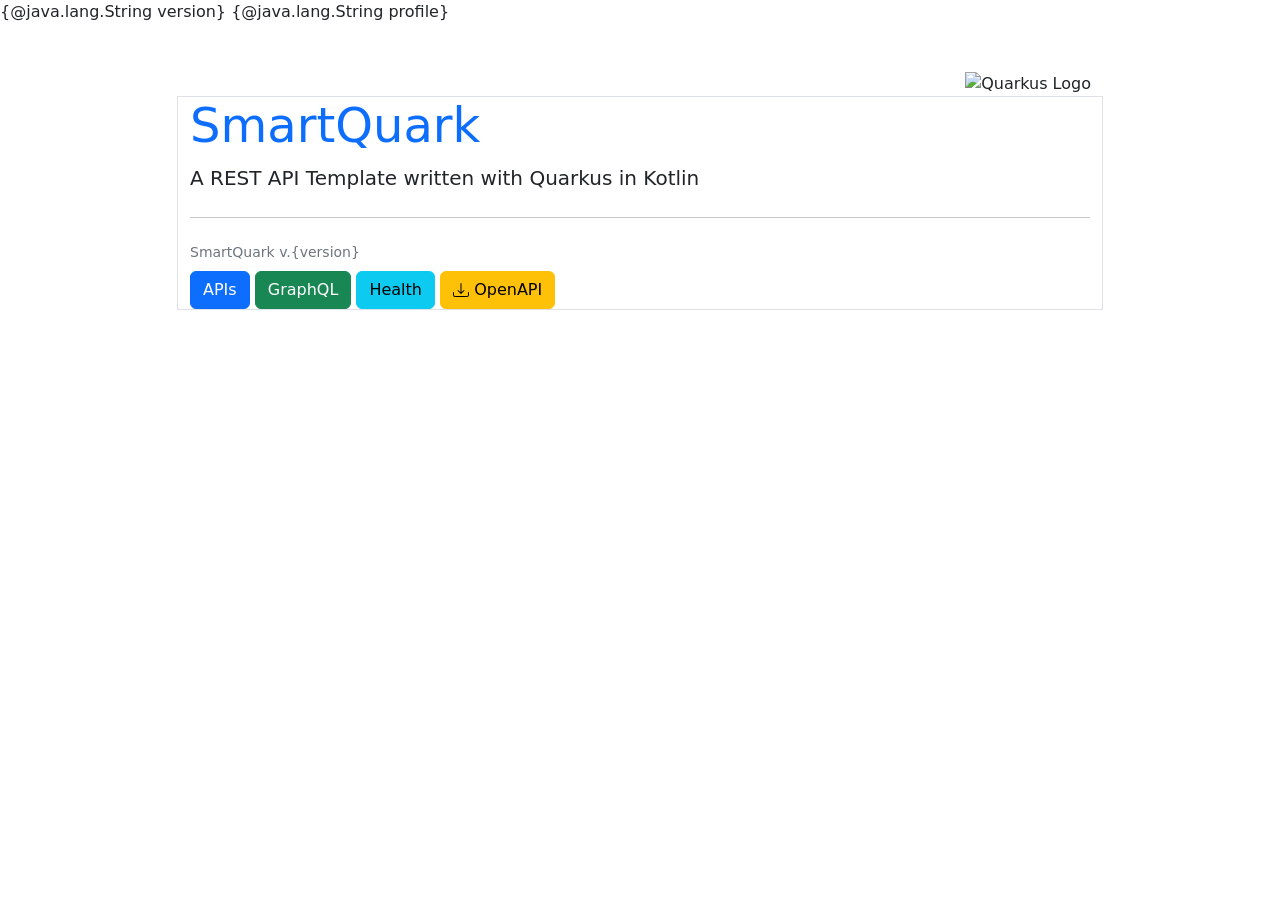
==== src/main/resources/templates/index.qute.html @ 7068646d "Added OpenAPI download button" ====
{@java.lang.String version}
{@java.lang.String profile}
<!--
  ~ The SmartQuark Project
  ~ Copyright (c) Alessio Saltarin, 2021-25
  ~ This software is licensed under MIT License
  ~ See LICENSE
  -->

<html lang="en">

<head>
    <meta charset="utf-8"/>
    <meta name="viewport" content="width=device-width, initial-scale=1">
    <meta name="robots" content="noindex,nofollow">
    <meta name="googlebot" content="noindex">
    <title>SmartQuark</title>
    <link href="https://cdn.jsdelivr.net/npm/bootstrap@5.3.2/dist/css/bootstrap.min.css" rel="stylesheet"
          integrity="sha384-T3c6CoIi6uLrA9TneNEoa7RxnatzjcDSCmG1MXxSR1GAsXEV/Dwwykc2MPK8M2HN"
          crossorigin="anonymous">
</head>
<link href="https://fonts.googleapis.com/css2?family=Rubik&display=swap" rel="stylesheet">
<link href="css/main.css" rel="stylesheet">
<link rel="icon" type="image/png" sizes="32x32" href="/favicon-32x32.png">
<link rel="icon" type="image/png" sizes="96x96" href="/favicon-96x96.png">
<link rel="icon" type="image/png" sizes="16x16" href="/favicon-16x16.png">
</head>

<body>

<div class="container">

    <div class="row">
        <div class="col">
            &nbsp;
        </div>
        <div class="col-10">
            <div class="container mt-5">
                <div class="row">
                    <div class="col-10">
                        &nbsp;
                    </div>
                    <div class="col-2">
                        <img src="img/quarkus_logo.png" class="img-fluid float-end" alt="Quarkus Logo"/>
                    </div>
                </div>
                <div class="row col">
                    <div class="jumbotron border">
                        <h2 class="display-5 jumbotitle text-primary">SmartQuark</h2>
                        <p class="lead">A REST API Template written with Quarkus in Kotlin</p>
                        <hr class="my-4"/>
                        <div>
                            <small class="text-secondary">SmartQuark v.<span id="version">{version}</span></small>
                        </div>
                        <div class="mt-2">
                            <a class="btn btn-primary" href="/q/swagger-ui">APIs</a>
                            <a class="btn btn-success" href="/q/graphql-ui">GraphQL</a>
                            <a class="btn btn-info" href="/q/health-ui">Health</a>
                            <a class="btn btn-warning" href="/q/openapi?format=json" download="openapi.json">
                                <svg xmlns="http://www.w3.org/2000/svg" width="16" height="16" fill="currentColor"
                                     class="bi bi-download" viewBox="0 0 16 16">
                                    <path d="M.5 9.9a.5.5 0 0 1 .5.5v2.5a1 1 0 0 0 1 1h12a1 1 0 0 0 1-1v-2.5a.5.5 0 0 1 1 0v2.5a2 2 0 0 1-2 2H2a2 2 0 0 1-2-2v-2.5a.5.5 0 0 1 .5-.5z"/>
                                    <path d="M7.646 11.854a.5.5 0 0 0 .708 0l3-3a.5.5 0 0 0-.708-.708L8.5 10.293V1.5a.5.5 0 0 0-1 0v8.793L5.354 8.146a.5.5 0 1 0-.708.708l3 3z"/>
                                </svg>
                                OpenAPI
                            </a>
                        </div>
                    </div>
                </div>
            </div>
        </div>
        <div class="col">
            &nbsp;
        </div>
    </div>

</div>

<!-- Bootstrap JavaScript Bundle -->
<script src="https://cdn.jsdelivr.net/npm/bootstrap@5.3.2/dist/js/bootstrap.bundle.min.js"
        integrity="sha384-C6RzsynM9kWDrMNeT87bh95OGNyZPhcTNXj1NW7RuBCsyN/o0jlpcV8Qyq46cDfL"
        crossorigin="anonymous"></script>
</body>

</html>
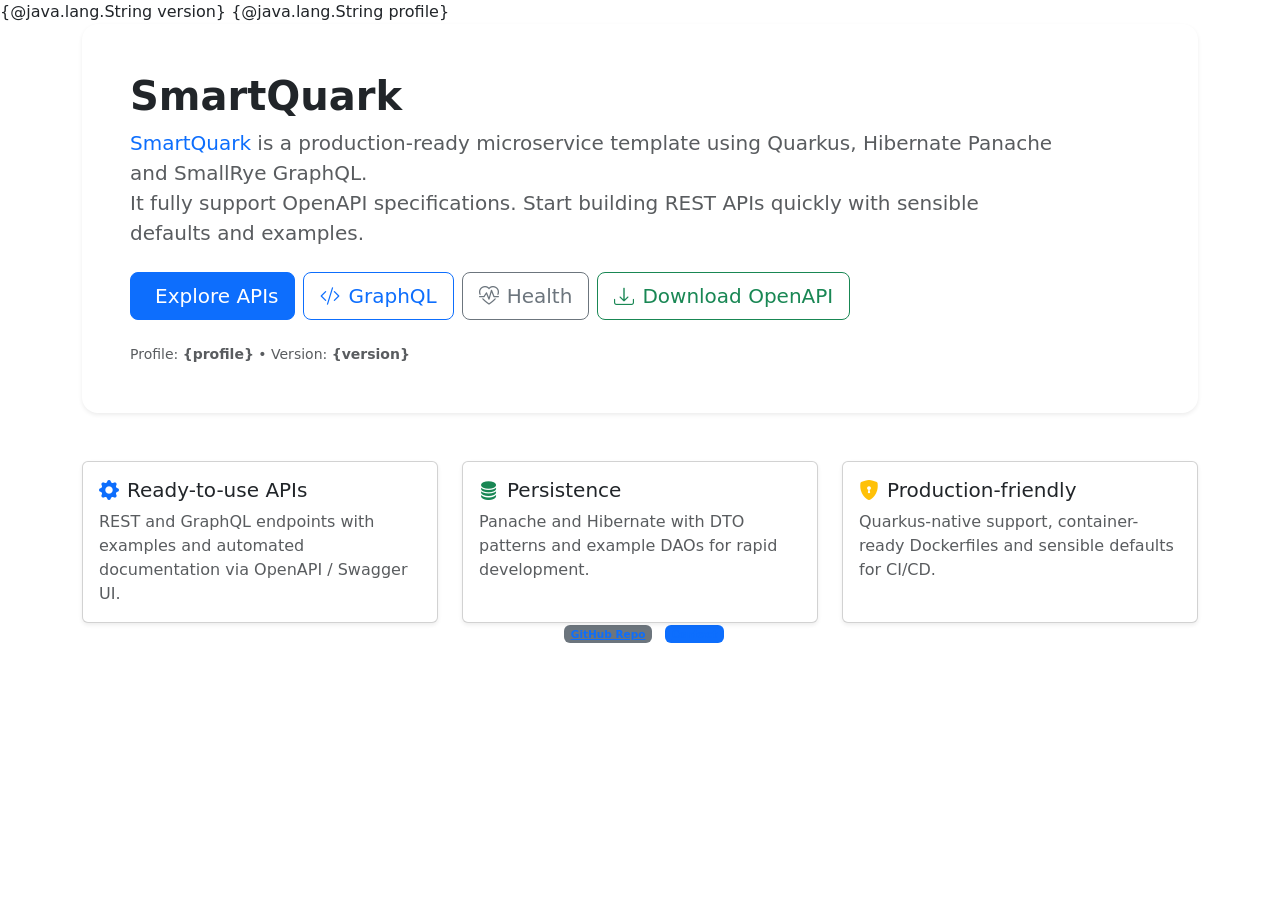
==== commit e064e9df: "Bump project version to 0.9.4 and update related files" ====
--- a/src/main/resources/templates/index.qute.html
+++ b/src/main/resources/templates/index.qute.html
@@ -2,84 +2,114 @@
 {@java.lang.String profile}
 <!--
   ~ The SmartQuark Project
-  ~ Copyright (c) Alessio Saltarin, 2021-25
+  ~ Copyright (c) Alessio Saltarin, 2021-26
   ~ This software is licensed under MIT License
   ~ See LICENSE
   -->
 
+<!doctype html>
 <html lang="en">
-
 <head>
     <meta charset="utf-8"/>
     <meta name="viewport" content="width=device-width, initial-scale=1">
     <meta name="robots" content="noindex,nofollow">
     <meta name="googlebot" content="noindex">
     <title>SmartQuark</title>
+
+    <!-- Bootstrap 5 CSS -->
     <link href="https://cdn.jsdelivr.net/npm/bootstrap@5.3.2/dist/css/bootstrap.min.css" rel="stylesheet"
           integrity="sha384-T3c6CoIi6uLrA9TneNEoa7RxnatzjcDSCmG1MXxSR1GAsXEV/Dwwykc2MPK8M2HN"
           crossorigin="anonymous">
-</head>
-<link href="https://fonts.googleapis.com/css2?family=Rubik&display=swap" rel="stylesheet">
-<link href="css/main.css" rel="stylesheet">
-<link rel="icon" type="image/png" sizes="32x32" href="/favicon-32x32.png">
-<link rel="icon" type="image/png" sizes="96x96" href="/favicon-96x96.png">
-<link rel="icon" type="image/png" sizes="16x16" href="/favicon-16x16.png">
+
+    <!-- Bootstrap Icons -->
+    <link rel="stylesheet" href="https://cdn.jsdelivr.net/npm/bootstrap-icons@1.11.3/font/bootstrap-icons.css">
+
+    <!-- Optional Google Font -->
+    <link href="https://fonts.googleapis.com/css2?family=Rubik:wght@300;400;600;700&display=swap" rel="stylesheet">
+
+    <!-- Local project styles (place under META-INF/resources/css/main.css) -->
+    <link href="css/main.css" rel="stylesheet">
+
+    <link rel="icon" type="image/png" sizes="32x32" href="/favicon-32x32.png">
+    <link rel="icon" type="image/png" sizes="96x96" href="/favicon-96x96.png">
+    <link rel="icon" type="image/png" sizes="16x16" href="/favicon-16x16.png">
 </head>
 
 <body>
 
-<div class="container">
+<main class="container main">
+    <section class="hero p-5 rounded-4 shadow-sm">
+        <div class="row align-items-center">
+            <div class="col-lg-11">
+                <h1 class="display-6 fw-bold">SmartQuark</h1>
+                <p class="lead text-muted mb-4"><b class="text-primary">SmartQuark</b> is a production-ready microservice
+                    template using <b>Quarkus</b>,
+                        <b>Hibernate Panache</b> and
+                        <b>SmallRye GraphQL</b>.<br />
+                        It fully support OpenAPI specifications.
+                        Start building REST APIs quickly with sensible defaults and examples.
+                </p>
 
-    <div class="row">
-        <div class="col">
-            &nbsp;
+
+                <div class="d-flex flex-wrap gap-2">
+                    <a class="btn btn-primary btn-lg" href="/q/swagger-ui"><i class="bi bi-api me-2"></i>Explore APIs</a>
+                    <a class="btn btn-outline-primary btn-lg" href="/q/graphql-ui"><i class="bi bi-code-slash me-2"></i>GraphQL</a>
+                    <a class="btn btn-outline-secondary btn-lg" href="/q/health-ui"><i class="bi bi-heart-pulse me-2"></i>Health</a>
+                    <a class="btn btn-outline-success btn-lg" href="/q/openapi?format=json" download="openapi.json"><i class="bi bi-download me-2"></i>Download OpenAPI</a>
+                </div>
+
+                <div class="mt-4 text-muted small">
+                    Profile: <strong>{profile}</strong> • Version: <strong>{version}</strong>
+                </div>
+            </div>
         </div>
-        <div class="col-10">
-            <div class="container mt-5">
-                <div class="row">
-                    <div class="col-10">
-                        &nbsp;
-                    </div>
-                    <div class="col-2">
-                        <img src="img/quarkus_logo.png" class="img-fluid float-end" alt="Quarkus Logo"/>
+    </section>
+    <section class="features mt-5">
+        <div class="row g-4">
+            <div class="col-md-4">
+                <div class="card h-100 shadow-sm">
+                    <div class="card-body">
+                        <h5 class="card-title"><i class="bi bi-gear-fill text-primary me-2"></i>Ready-to-use APIs</h5>
+                        <p class="card-text text-muted">REST and GraphQL endpoints with examples and automated documentation via OpenAPI / Swagger UI.</p>
                     </div>
                 </div>
-                <div class="row col">
-                    <div class="jumbotron border">
-                        <h2 class="display-5 jumbotitle text-primary">SmartQuark</h2>
-                        <p class="lead">A REST API Template written with Quarkus in Kotlin</p>
-                        <hr class="my-4"/>
-                        <div>
-                            <small class="text-secondary">SmartQuark v.<span id="version">{version}</span></small>
-                        </div>
-                        <div class="mt-2">
-                            <a class="btn btn-primary" href="/q/swagger-ui">APIs</a>
-                            <a class="btn btn-success" href="/q/graphql-ui">GraphQL</a>
-                            <a class="btn btn-info" href="/q/health-ui">Health</a>
-                            <a class="btn btn-warning" href="/q/openapi?format=json" download="openapi.json">
-                                <svg xmlns="http://www.w3.org/2000/svg" width="16" height="16" fill="currentColor"
-                                     class="bi bi-download" viewBox="0 0 16 16">
-                                    <path d="M.5 9.9a.5.5 0 0 1 .5.5v2.5a1 1 0 0 0 1 1h12a1 1 0 0 0 1-1v-2.5a.5.5 0 0 1 1 0v2.5a2 2 0 0 1-2 2H2a2 2 0 0 1-2-2v-2.5a.5.5 0 0 1 .5-.5z"/>
-                                    <path d="M7.646 11.854a.5.5 0 0 0 .708 0l3-3a.5.5 0 0 0-.708-.708L8.5 10.293V1.5a.5.5 0 0 0-1 0v8.793L5.354 8.146a.5.5 0 1 0-.708.708l3 3z"/>
-                                </svg>
-                                OpenAPI
-                            </a>
-                        </div>
+            </div>
+
+            <div class="col-md-4">
+                <div class="card h-100 shadow-sm">
+                    <div class="card-body">
+                        <h5 class="card-title"><i class="bi bi-database-fill text-success me-2"></i>Persistence</h5>
+                        <p class="card-text text-muted">Panache and Hibernate with DTO patterns and example DAOs for rapid development.</p>
+                    </div>
+                </div>
+            </div>
+
+            <div class="col-md-4">
+                <div class="card h-100 shadow-sm">
+                    <div class="card-body">
+                        <h5 class="card-title"><i class="bi bi-shield-lock-fill text-warning me-2"></i>Production-friendly</h5>
+                        <p class="card-text text-muted">Quarkus-native support, container-ready Dockerfiles and sensible defaults for CI/CD.</p>
                     </div>
                 </div>
             </div>
         </div>
-        <div class="col">
-            &nbsp;
-        </div>
-    </div>
+    </section>
+</main>
 
-</div>
+<footer class="mb-4 text-center text-muted small">
+    <span class="badge bg-secondary ms-2 small">
+        <a href="https://github.com/guildenstern70/SmartQuark" target="_blank">GitHub Repo</a>
+    </span>
+    <span class="badge bg-primary ms-2 small">
+        <a href="mailto:alessiosaltarin@gmail.com">Contact</a>
+    </span>
+</footer>
 
 <!-- Bootstrap JavaScript Bundle -->
 <script src="https://cdn.jsdelivr.net/npm/bootstrap@5.3.2/dist/js/bootstrap.bundle.min.js"
         integrity="sha384-C6RzsynM9kWDrMNeT87bh95OGNyZPhcTNXj1NW7RuBCsyN/o0jlpcV8Qyq46cDfL"
         crossorigin="anonymous"></script>
+
 </body>
 
 </html>
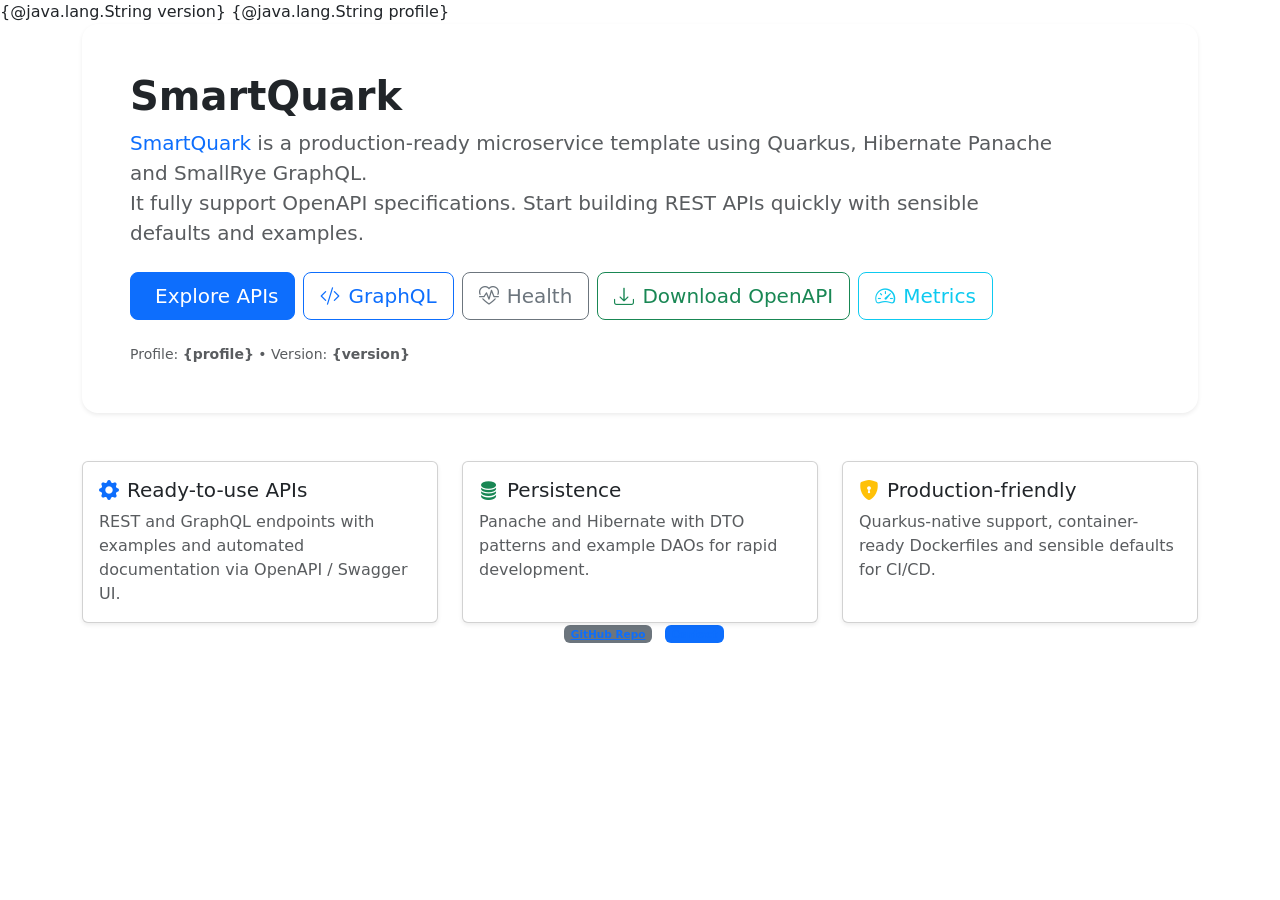
==== commit dddc9bdd: "Added metrics" ====
--- a/src/main/resources/templates/index.qute.html
+++ b/src/main/resources/templates/index.qute.html
@@ -56,6 +56,7 @@
                     <a class="btn btn-outline-primary btn-lg" href="/q/graphql-ui"><i class="bi bi-code-slash me-2"></i>GraphQL</a>
                     <a class="btn btn-outline-secondary btn-lg" href="/q/health-ui"><i class="bi bi-heart-pulse me-2"></i>Health</a>
                     <a class="btn btn-outline-success btn-lg" href="/q/openapi?format=json" download="openapi.json"><i class="bi bi-download me-2"></i>Download OpenAPI</a>
+                    <a class="btn btn-outline-info btn-lg" href="/q/metrics" aria-label="Metrics"><i class="bi bi-speedometer2 me-2"></i>Metrics</a>
                 </div>
 
                 <div class="mt-4 text-muted small">
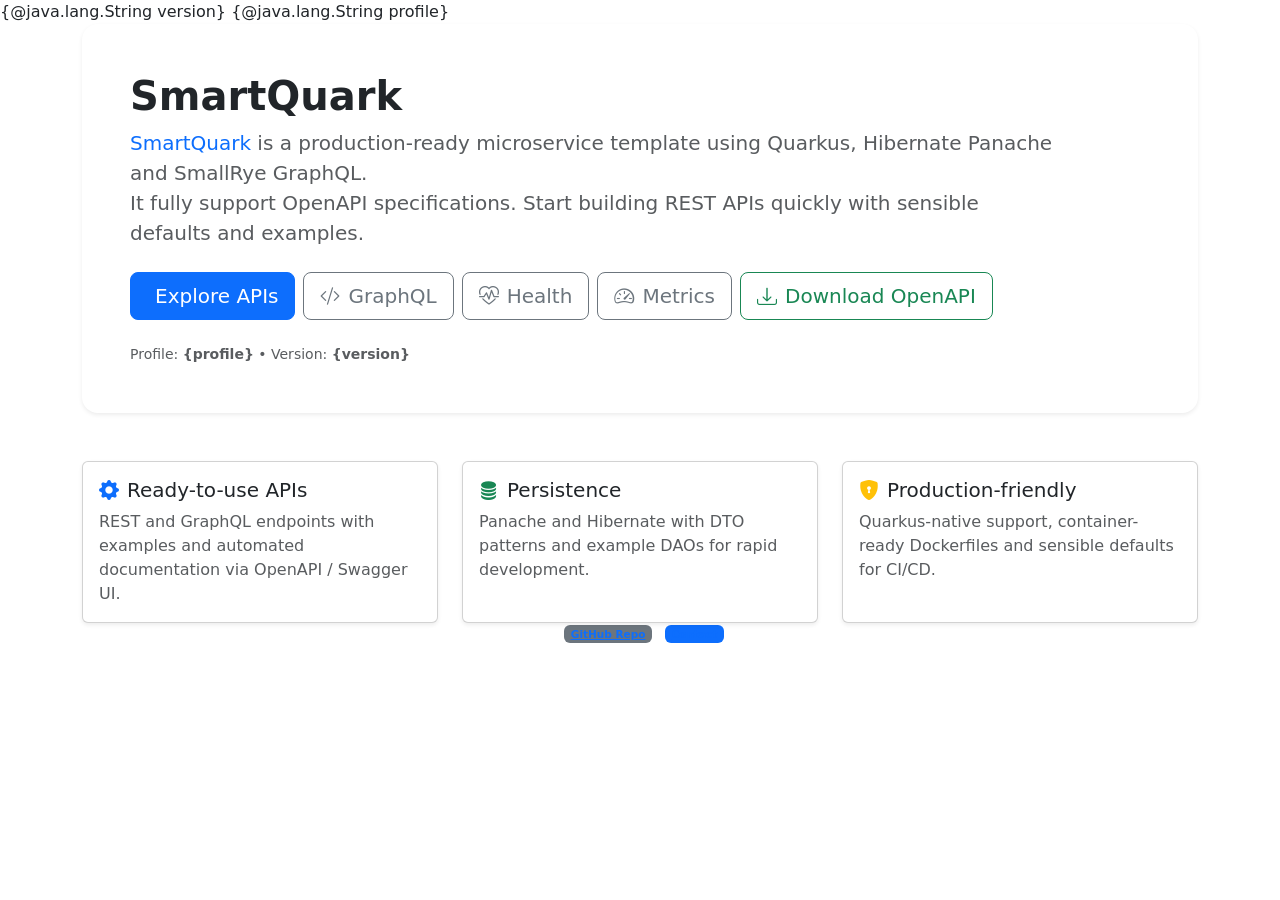
==== commit 960117bf: "Implement Jakarta Bean Validation on DTOs and update validation logic" ====
--- a/src/main/resources/templates/index.qute.html
+++ b/src/main/resources/templates/index.qute.html
@@ -53,10 +53,10 @@
 
                 <div class="d-flex flex-wrap gap-2">
                     <a class="btn btn-primary btn-lg" href="/q/swagger-ui"><i class="bi bi-api me-2"></i>Explore APIs</a>
-                    <a class="btn btn-outline-primary btn-lg" href="/q/graphql-ui"><i class="bi bi-code-slash me-2"></i>GraphQL</a>
+                    <a class="btn btn-outline-secondary btn-lg" href="/q/graphql-ui"><i class="bi bi-code-slash me-2"></i>GraphQL</a>
                     <a class="btn btn-outline-secondary btn-lg" href="/q/health-ui"><i class="bi bi-heart-pulse me-2"></i>Health</a>
+                    <a class="btn btn-outline-secondary btn-lg" href="/q/metrics" aria-label="Metrics"><i class="bi bi-speedometer2 me-2"></i>Metrics</a>
                     <a class="btn btn-outline-success btn-lg" href="/q/openapi?format=json" download="openapi.json"><i class="bi bi-download me-2"></i>Download OpenAPI</a>
-                    <a class="btn btn-outline-info btn-lg" href="/q/metrics" aria-label="Metrics"><i class="bi bi-speedometer2 me-2"></i>Metrics</a>
                 </div>
 
                 <div class="mt-4 text-muted small">
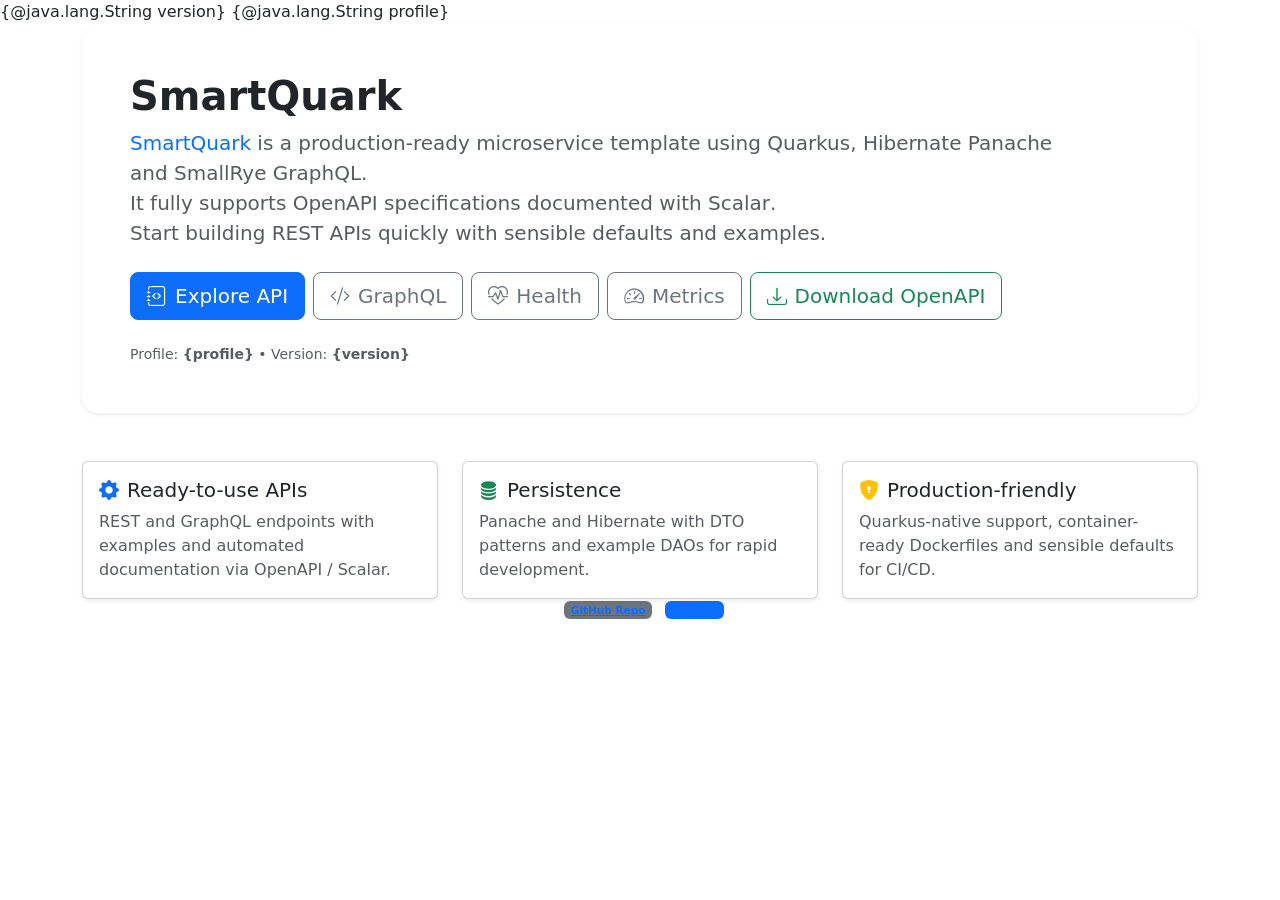
==== commit 93f3cee0: "Replaced Swagger with Scalar. Quarkus updated to v.3.40" ====
--- a/src/main/resources/templates/index.qute.html
+++ b/src/main/resources/templates/index.qute.html
@@ -46,13 +46,13 @@
                     template using <b>Quarkus</b>,
                         <b>Hibernate Panache</b> and
                         <b>SmallRye GraphQL</b>.<br />
-                        It fully support OpenAPI specifications.
+                        It fully supports OpenAPI specifications documented with <b>Scalar</b>.<br />
                         Start building REST APIs quickly with sensible defaults and examples.
                 </p>
 
 
                 <div class="d-flex flex-wrap gap-2">
-                    <a class="btn btn-primary btn-lg" href="/q/swagger-ui"><i class="bi bi-api me-2"></i>Explore APIs</a>
+                    <a class="btn btn-primary btn-lg" href="/scalar"><i class="bi bi-journal-code me-2"></i>Explore API</a>
                     <a class="btn btn-outline-secondary btn-lg" href="/q/graphql-ui"><i class="bi bi-code-slash me-2"></i>GraphQL</a>
                     <a class="btn btn-outline-secondary btn-lg" href="/q/health-ui"><i class="bi bi-heart-pulse me-2"></i>Health</a>
                     <a class="btn btn-outline-secondary btn-lg" href="/q/metrics" aria-label="Metrics"><i class="bi bi-speedometer2 me-2"></i>Metrics</a>
@@ -71,7 +71,7 @@
                 <div class="card h-100 shadow-sm">
                     <div class="card-body">
                         <h5 class="card-title"><i class="bi bi-gear-fill text-primary me-2"></i>Ready-to-use APIs</h5>
-                        <p class="card-text text-muted">REST and GraphQL endpoints with examples and automated documentation via OpenAPI / Swagger UI.</p>
+                        <p class="card-text text-muted">REST and GraphQL endpoints with examples and automated documentation via OpenAPI / Scalar.</p>
                     </div>
                 </div>
             </div>
